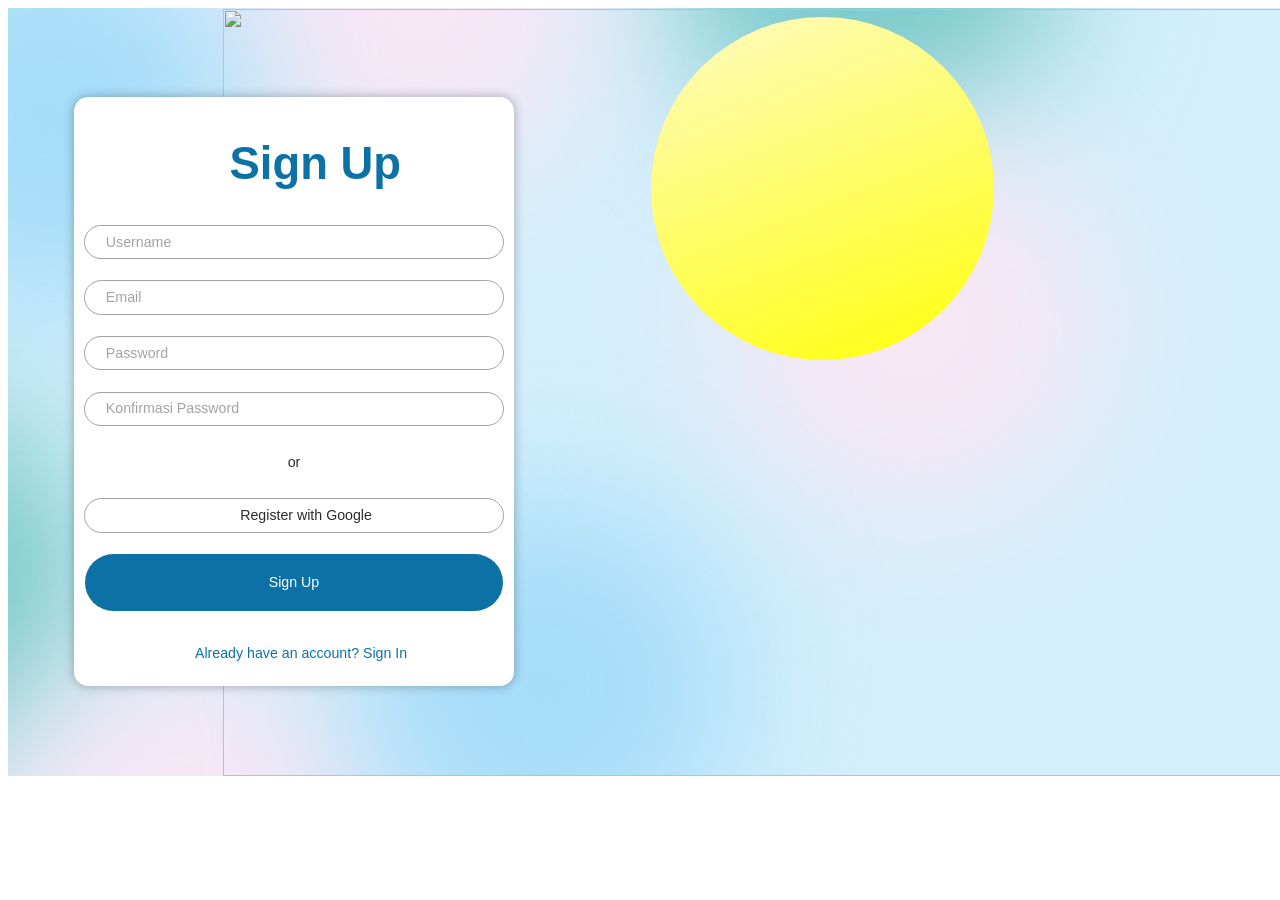
==== index.html @ e83ad08e "halo nyoba ya" ====
<!DOCTYPE html>
<html>
  <head>
    <meta name="viewport" content="width=device-width, initial-scale=1" />
    <meta charset="utf-8" />
    <link rel="stylesheet" href="globals.css" />
    <link rel="stylesheet" href="style.css" />
  </head>
  <body>
    <div class="sign-up">
      <div class="ellipse"></div>
      <div class="div"></div>
      <div class="ellipse-2"></div>
      <div class="ellipse-3"></div>
      <div class="ellipse-4"></div>
      <div class="ellipse-5"></div>
      <div class="ellipse-6"></div>
      <div class="ellipse-7"></div>
      <img class="group" src="img/group.png" />
      <div class="rectangle"></div>
      <div class="frame">
        <div class="div-wrapper"><div class="text-wrapper">Sign Up</div></div>
        <div class="frame-2"><div class="text-wrapper-2">Username</div></div>
        <div class="frame-2"><div class="text-wrapper-2">Email</div></div>
        <div class="frame-2"><div class="text-wrapper-2">Password</div></div>
        <div class="frame-2"><div class="text-wrapper-2">Konfirmasi Password</div></div>
        <div class="frame-3">
          <img class="line" src="img/line-1.svg" />
          <div class="text-wrapper-3">or</div>
          <img class="img" src="img/line-2.svg" />
        </div>
        <div class="frame-4">
          <img class="image" src="img/image-11.png" />
          <div class="text-wrapper-3">Register with Google</div>
        </div>
        <div class="frame-5"><div class="text-wrapper-4">Sign Up</div></div>
        <div class="frame-6"><p class="p">Already have an account? Sign In</p></div>
      </div>
    </div>
  </body>
</html>
---- style.css ----
.sign-up {
  background-color: #d4effc;
  overflow: hidden;
  width: 100%;
  min-width: 1366px;
  min-height: 768px;
  position: relative;
}

.sign-up .ellipse {
  top: 384px;
  left: -312px;
  width: 393px;
  height: 393px;
  background-color: #53bab3b2;
  border-radius: 196.3px;
  filter: blur(70.99px);
  position: absolute;
  aspect-ratio: 1;
}

.sign-up .div {
  top: -263px;
  left: 660px;
  width: 393px;
  height: 393px;
  background-color: #53bab3b2;
  border-radius: 196.3px;
  filter: blur(70.99px);
  position: absolute;
  aspect-ratio: 1;
}

.sign-up .ellipse-2 {
  top: -214px;
  left: 215px;
  width: 385px;
  height: 385px;
  background-color: #ffe5f3cc;
  border-radius: 192.39px;
  filter: blur(70.99px);
  position: absolute;
  aspect-ratio: 1;
}

.sign-up .ellipse-3 {
  top: 122px;
  left: 712px;
  width: 385px;
  height: 385px;
  background-color: #ffe5f3cc;
  border-radius: 192.39px;
  filter: blur(70.99px);
  position: absolute;
  aspect-ratio: 1;
}

.sign-up .ellipse-4 {
  top: 645px;
  left: -33px;
  width: 421px;
  height: 421px;
  background-color: #ffe5f3cc;
  border-radius: 210.5px;
  filter: blur(70.99px);
  position: absolute;
  aspect-ratio: 1;
}

.sign-up .ellipse-5 {
  top: 486px;
  left: 344px;
  width: 385px;
  height: 385px;
  background-color: #9ad9f8cc;
  border-radius: 192.39px;
  filter: blur(70.99px);
  position: absolute;
  aspect-ratio: 1;
}

.sign-up .ellipse-6 {
  top: -82px;
  left: -151px;
  width: 385px;
  height: 385px;
  background-color: #9ad9f8cc;
  border-radius: 192.39px;
  filter: blur(70.99px);
  position: absolute;
  aspect-ratio: 1;
}

.sign-up .ellipse-7 {
  top: 9px;
  left: 643px;
  width: 343px;
  height: 343px;
  border-radius: 171.45px;
  background: linear-gradient(159deg, rgba(255, 250, 194, 1) 0%, rgba(255, 255, 10, 1) 100%);
  position: absolute;
  aspect-ratio: 1;
}

.sign-up .group {
  position: absolute;
  width: 1151px;
  height: 767px;
  top: 1px;
  left: 215px;
  aspect-ratio: 1.5;
}

.sign-up .rectangle {
  position: absolute;
  top: calc(50% - 295px);
  left: 66px;
  width: 440px;
  height: 589px;
  background-color: #ffffff;
  border-radius: 14.2px;
  box-shadow: 0px 0px 10.65px #0000004c;
}

.sign-up .frame {
  flex-direction: column;
  width: 440px;
  height: 589px;
  gap: 21.3px;
  padding: 28.4px 0px;
  position: absolute;
  top: calc(50% - 295px);
  left: 66px;
  display: flex;
  align-items: center;
}

.sign-up .div-wrapper {
  height: 63.89px;
  justify-content: center;
  gap: 7.1px;
  padding: 7.1px 21.3px;
  position: relative;
  align-self: stretch;
  width: 100%;
  display: flex;
  align-items: center;
}

.sign-up .text-wrapper {
  flex: 1;
  height: 80.93px;
  margin-top: -16.33px;
  margin-bottom: -14.91px;
  font-family: "Poppins-Bold", Helvetica;
  font-weight: 700;
  color: #0c72a6;
  font-size: 45.4px;
  position: relative;
  display: flex;
  align-items: center;
  justify-content: center;
  text-align: center;
  letter-spacing: 0;
  line-height: normal;
}

.sign-up .frame-2 {
  display: flex;
  width: 376.27px;
  align-items: center;
  gap: 14.2px;
  padding: 8.52px 21.3px;
  position: relative;
  flex: 0 0 auto;
  background-color: #ffffff;
  border-radius: 35.5px;
  border: 0.71px solid;
  border-color: #a3a3a3;
}

.sign-up .text-wrapper-2 {
  position: relative;
  display: flex;
  align-items: center;
  justify-content: center;
  width: fit-content;
  margin-top: -0.71px;
  font-family: "Poppins-Regular", Helvetica;
  font-weight: 400;
  color: #a3a3a3;
  font-size: 14.2px;
  text-align: center;
  letter-spacing: 0;
  line-height: normal;
}

.sign-up .frame-3 {
  width: 376.27px;
  justify-content: center;
  gap: 9.94px;
  padding: 7.1px;
  position: relative;
  flex: 0 0 auto;
  display: flex;
  align-items: center;
}

.sign-up .line {
  margin-left: -6.79px;
  position: relative;
  width: 170.38px;
  height: 1px;
}

.sign-up .text-wrapper-3 {
  position: relative;
  display: flex;
  align-items: center;
  justify-content: center;
  width: fit-content;
  margin-top: -0.71px;
  font-family: "Poppins-Regular", Helvetica;
  font-weight: 400;
  color: #2c2c2c;
  font-size: 14.2px;
  text-align: center;
  letter-spacing: 0;
  line-height: normal;
}

.sign-up .img {
  margin-right: -6.79px;
  position: relative;
  width: 170.38px;
  height: 1px;
}

.sign-up .frame-4 {
  width: 376.27px;
  justify-content: center;
  gap: 8.52px;
  padding: 8.52px 21.3px;
  position: relative;
  flex: 0 0 auto;
  background-color: #ffffff;
  border-radius: 35.5px;
  border: 0.71px solid;
  border-color: #a3a3a3;
  display: flex;
  align-items: center;
}

.sign-up .image {
  position: relative;
  width: 15.62px;
  height: 15.62px;
  aspect-ratio: 1;
  object-fit: cover;
}

.sign-up .frame-5 {
  width: 376.27px;
  height: 39.76px;
  justify-content: center;
  gap: 14.2px;
  padding: 8.52px 21.3px;
  position: relative;
  background-color: #0c72a6;
  border-radius: 35.5px;
  display: flex;
  align-items: center;
}

.sign-up .text-wrapper-4 {
  width: fit-content;
  font-family: "Poppins-Medium", Helvetica;
  font-weight: 500;
  color: #ffffff;
  font-size: 14.2px;
  position: relative;
  display: flex;
  align-items: center;
  justify-content: center;
  text-align: center;
  letter-spacing: 0;
  line-height: normal;
}

.sign-up .frame-6 {
  height: 28.4px;
  justify-content: center;
  gap: 7.1px;
  padding: 7.1px;
  position: relative;
  align-self: stretch;
  width: 100%;
  display: flex;
  align-items: center;
}

.sign-up .p {
  position: relative;
  display: flex;
  align-items: center;
  justify-content: center;
  width: fit-content;
  margin-top: -4.11px;
  margin-bottom: -2.69px;
  font-family: "Poppins-Regular", Helvetica;
  font-weight: 400;
  color: #0c72a6;
  font-size: 14.2px;
  text-align: center;
  letter-spacing: 0;
  line-height: normal;
}
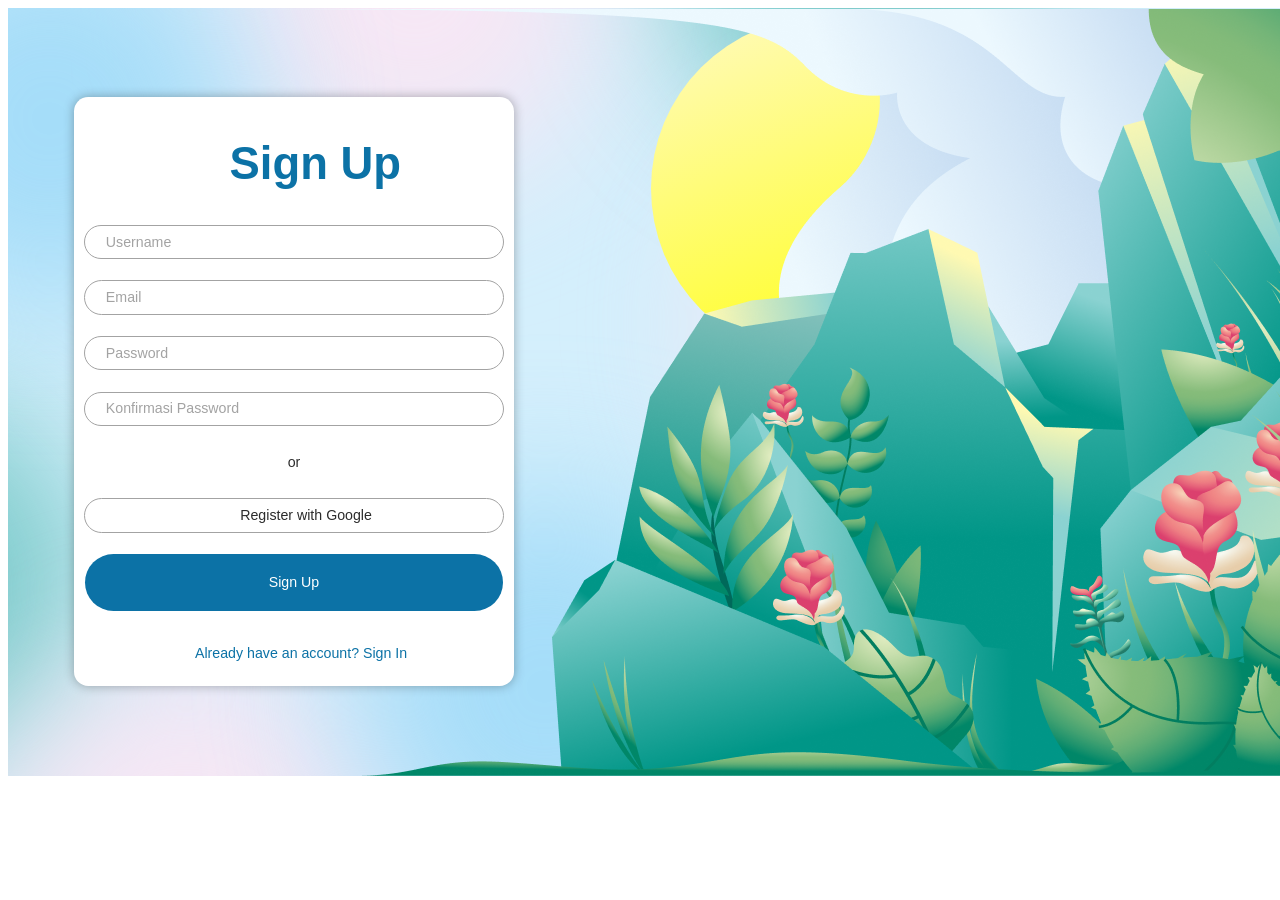
==== commit 02b0c880: "nambah foto" ====
--- a/index.html
+++ b/index.html
@@ -16,7 +16,7 @@
       <div class="ellipse-5"></div>
       <div class="ellipse-6"></div>
       <div class="ellipse-7"></div>
-      <img class="group" src="img/group.png" />
+      <img class="group" src="Group.png" />
       <div class="rectangle"></div>
       <div class="frame">
         <div class="div-wrapper"><div class="text-wrapper">Sign Up</div></div>
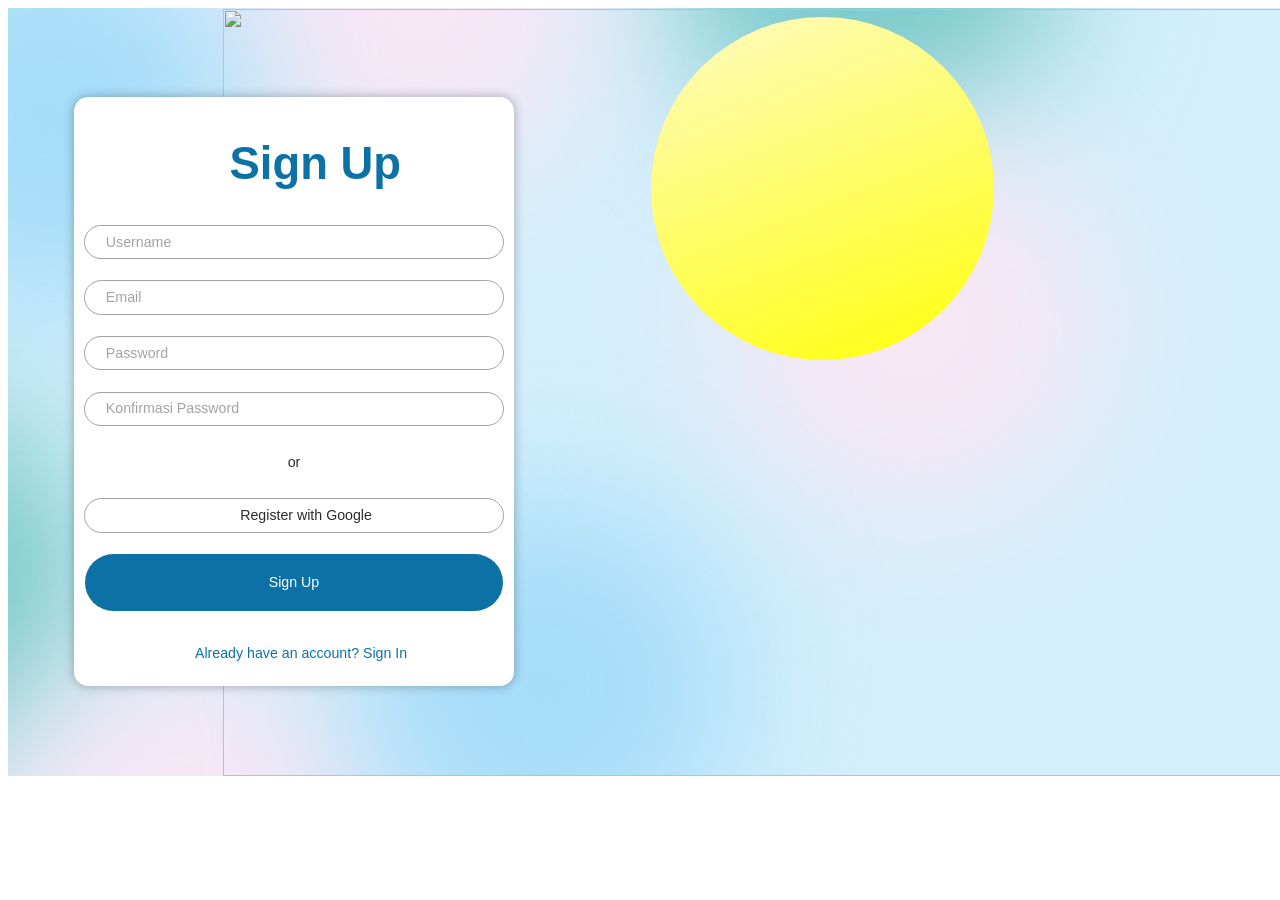
==== commit c390e905: "Merge pull request #8 from Kisnaything/didi1 halo nyoba ya" ====
--- a/index.html
+++ b/index.html
@@ -16,7 +16,7 @@
       <div class="ellipse-5"></div>
       <div class="ellipse-6"></div>
       <div class="ellipse-7"></div>
-      <img class="group" src="Group.png" />
+      <img class="group" src="img/group.png" />
       <div class="rectangle"></div>
       <div class="frame">
         <div class="div-wrapper"><div class="text-wrapper">Sign Up</div></div>
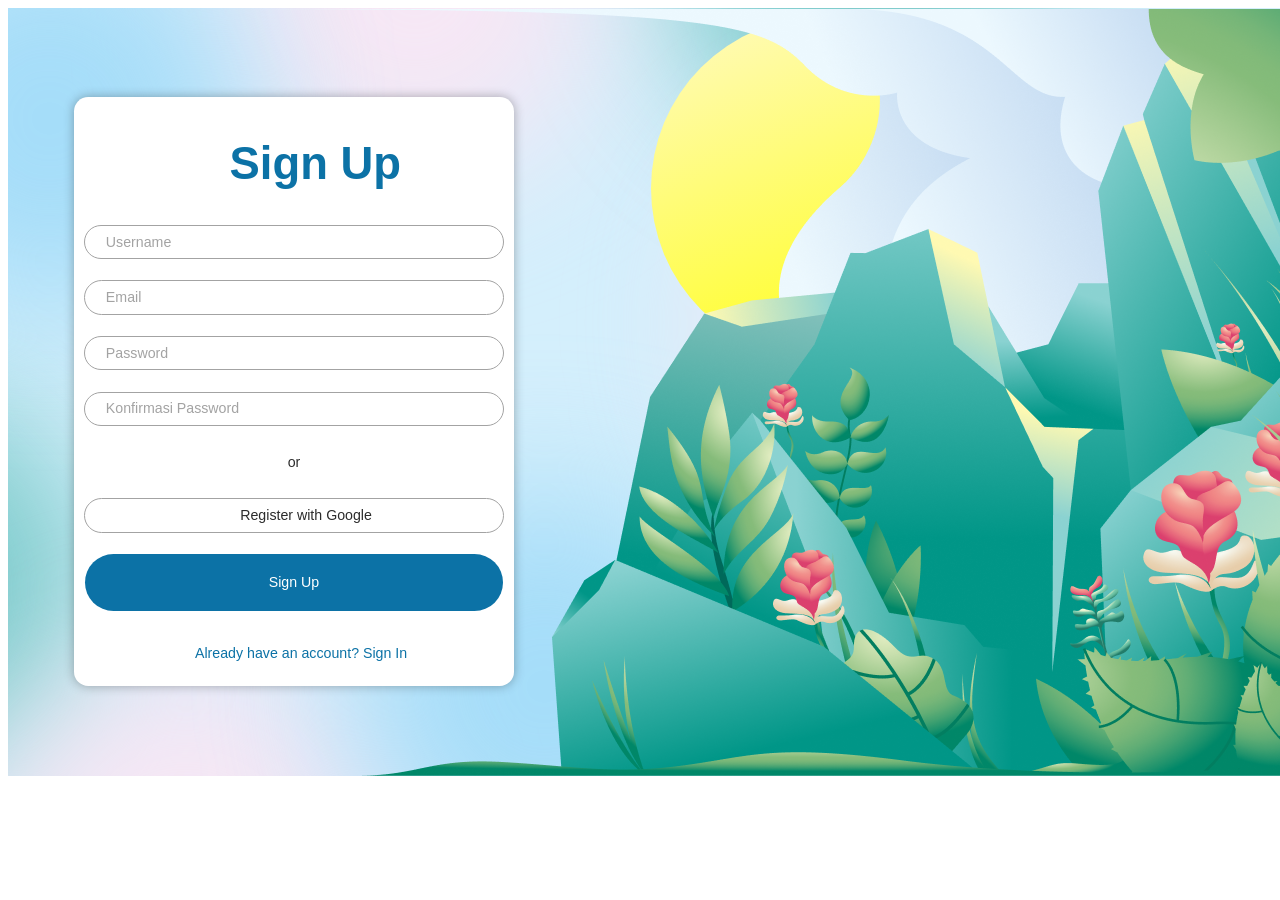
==== commit 58e53222: "Merge pull request #9 from Kisnaything/didi2 nambah foto" ====
--- a/index.html
+++ b/index.html
@@ -16,7 +16,7 @@
       <div class="ellipse-5"></div>
       <div class="ellipse-6"></div>
       <div class="ellipse-7"></div>
-      <img class="group" src="img/group.png" />
+      <img class="group" src="Group.png" />
       <div class="rectangle"></div>
       <div class="frame">
         <div class="div-wrapper"><div class="text-wrapper">Sign Up</div></div>
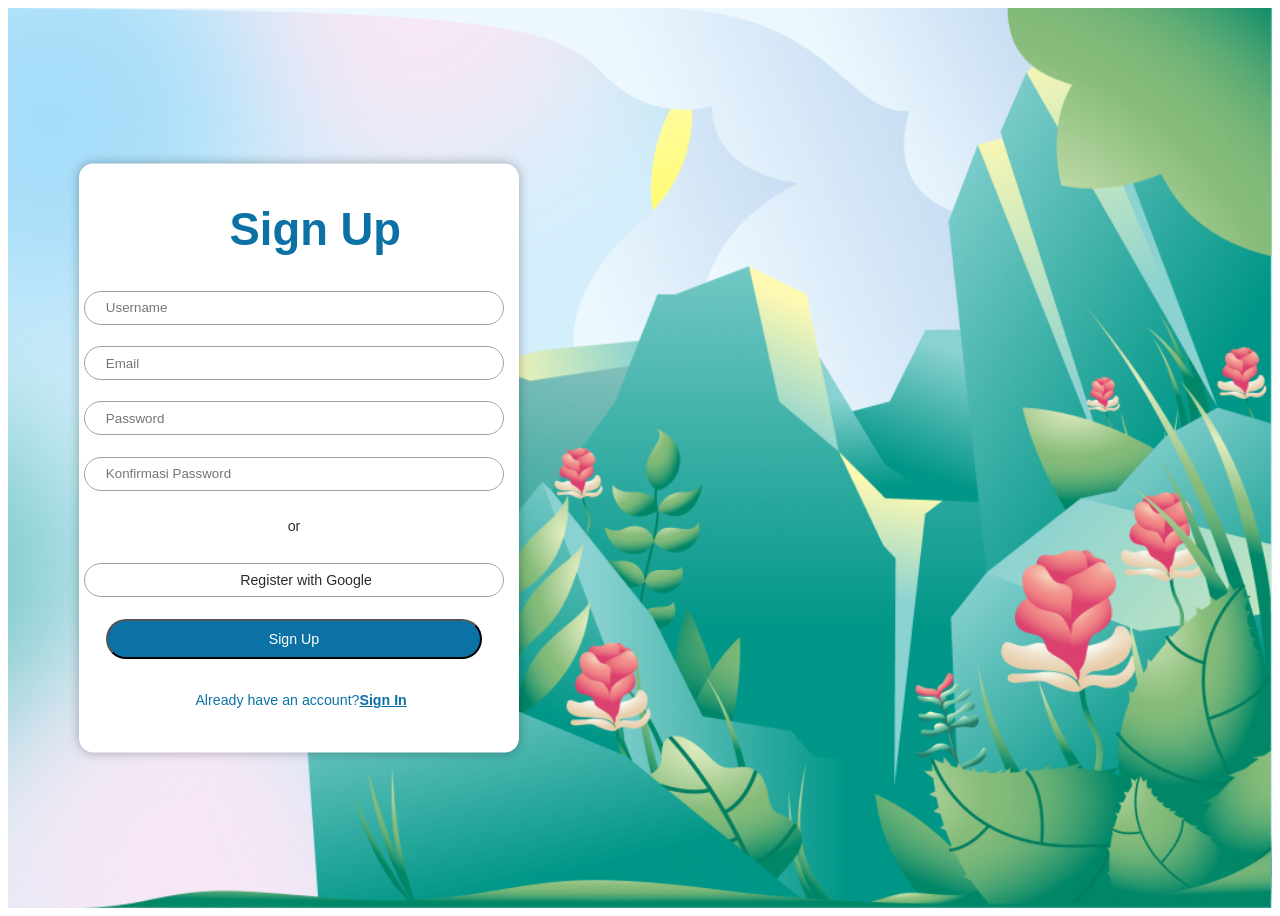
==== commit 4cf1c196: "form" ====
--- a/index.html
+++ b/index.html
@@ -1,41 +1,65 @@
 <!DOCTYPE html>
 <html>
-  <head>
-    <meta name="viewport" content="width=device-width, initial-scale=1" />
-    <meta charset="utf-8" />
-    <link rel="stylesheet" href="globals.css" />
-    <link rel="stylesheet" href="style.css" />
-  </head>
-  <body>
-    <div class="sign-up">
-      <div class="ellipse"></div>
-      <div class="div"></div>
-      <div class="ellipse-2"></div>
-      <div class="ellipse-3"></div>
-      <div class="ellipse-4"></div>
-      <div class="ellipse-5"></div>
-      <div class="ellipse-6"></div>
-      <div class="ellipse-7"></div>
-      <img class="group" src="Group.png" />
-      <div class="rectangle"></div>
-      <div class="frame">
-        <div class="div-wrapper"><div class="text-wrapper">Sign Up</div></div>
-        <div class="frame-2"><div class="text-wrapper-2">Username</div></div>
-        <div class="frame-2"><div class="text-wrapper-2">Email</div></div>
-        <div class="frame-2"><div class="text-wrapper-2">Password</div></div>
-        <div class="frame-2"><div class="text-wrapper-2">Konfirmasi Password</div></div>
+
+<head>
+  <meta name="viewport" content="width=device-width, initial-scale=1" />
+  <meta charset="utf-8" />
+  <link rel="stylesheet" href="globals.css" />
+  <link rel="stylesheet" href="style.css" />
+</head>
+
+<body>
+  <div class="sign-up">
+    <div class="ellipse"></div>
+    <div class="div"></div>
+    <div class="ellipse-2"></div>
+    <div class="ellipse-3"></div>
+    <div class="ellipse-4"></div>
+    <div class="ellipse-5"></div>
+    <div class="ellipse-6"></div>
+    <div class="ellipse-7"></div>
+    <img class="group" src="Group.png" />
+    <div class="rectangle"></div>
+    <div class="frame">
+      <div class="div-wrapper">
+        <div class="text-wrapper">Sign Up</div>
+      </div>
+
+      <form action="login.html" method="GET"
+        style="width:100%; display:flex; flex-direction:column; align-items:center; gap:21.3px;">
+
+        <input type="text" placeholder="Username" class="frame-2" required>
+
+        <input type="email" placeholder="Email" class="frame-2" required>
+
+        <input type="password" placeholder="Password" class="frame-2" required>
+
+        <input type="password" placeholder="Konfirmasi Password" class="frame-2" required>
+
         <div class="frame-3">
           <img class="line" src="img/line-1.svg" />
           <div class="text-wrapper-3">or</div>
           <img class="img" src="img/line-2.svg" />
         </div>
+
         <div class="frame-4">
           <img class="image" src="img/image-11.png" />
           <div class="text-wrapper-3">Register with Google</div>
         </div>
-        <div class="frame-5"><div class="text-wrapper-4">Sign Up</div></div>
-        <div class="frame-6"><p class="p">Already have an account? Sign In</p></div>
+
+        <button type="submit" class="frame-5">
+          <div class="text-wrapper-4">Sign Up</div>
+        </button>
+
+      </form>
+
+      <div class="frame-6">
+        <p class="p">
+          Already have an account?
+          <a href="login.html" style="color:#0c72a6; font-weight:600;">Sign In</a>
+        </p>
       </div>
     </div>
-  </body>
+</body>
+
 </html>
--- a/style.css
+++ b/style.css
@@ -2,8 +2,7 @@
   background-color: #d4effc;
   overflow: hidden;
   width: 100%;
-  min-width: 1366px;
-  min-height: 768px;
+  min-height: 100vh;
   position: relative;
 }
 
@@ -104,19 +103,22 @@
 
 .sign-up .group {
   position: absolute;
-  width: 1151px;
-  height: 767px;
-  top: 1px;
-  left: 215px;
-  aspect-ratio: 1.5;
+  top: 0;
+  right: 0;
+  height: 100%;
+  width: auto;
+  max-height: 100vh;
 }
 
 .sign-up .rectangle {
   position: absolute;
-  top: calc(50% - 295px);
-  left: 66px;
-  width: 440px;
-  height: 589px;
+  top: 50%;
+  left: 23%;
+  transform: translate(-50%, -50%);
+  width: 90%;
+  max-width: 440px;
+  min-height: 589px;
+  height: auto;
   background-color: #ffffff;
   border-radius: 14.2px;
   box-shadow: 0px 0px 10.65px #0000004c;
